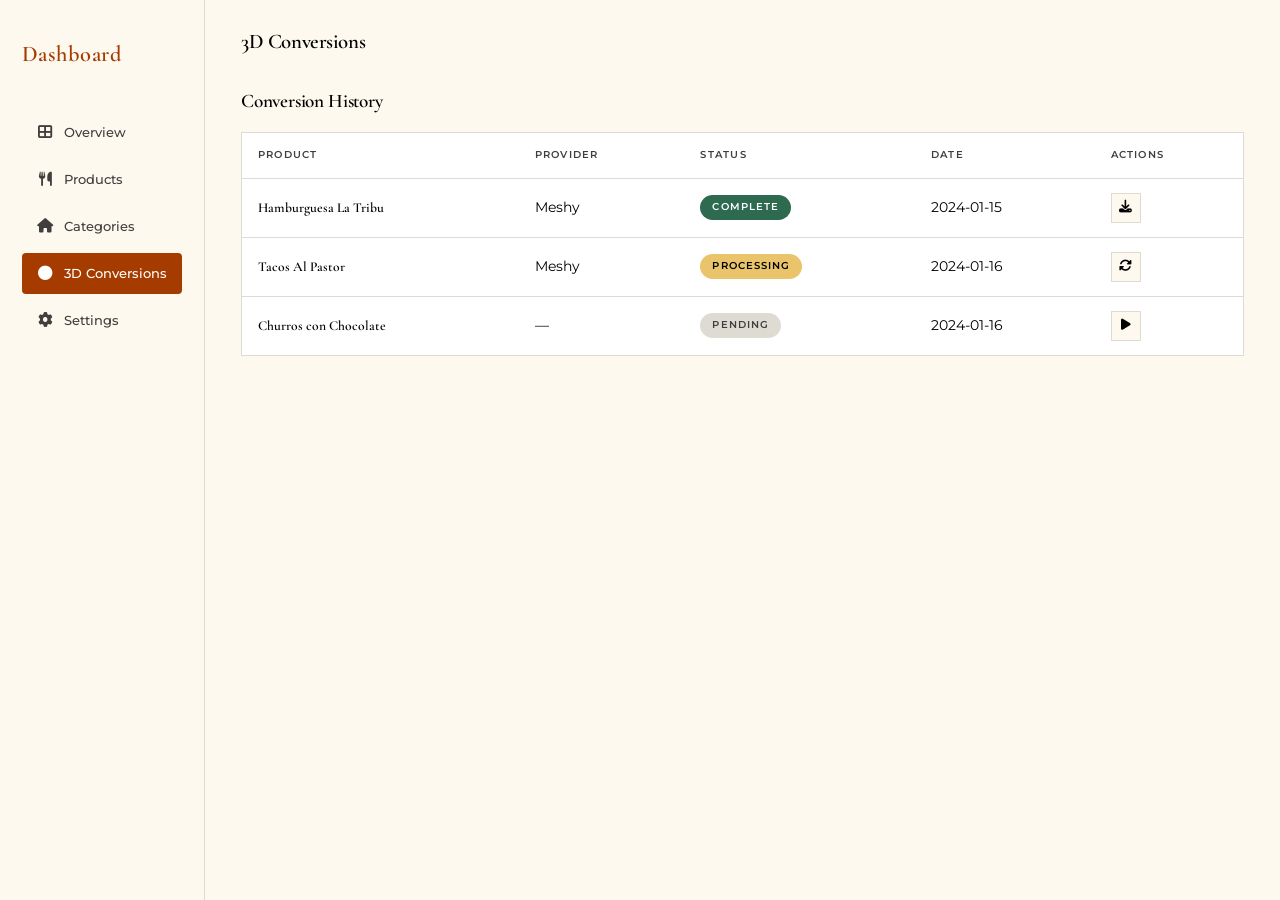
==== admin/conversions.html @ 10c558fe "First commit" ====
<!DOCTYPE html>
<html lang="es">
<head>
  <meta charset="UTF-8">
  <meta name="viewport" content="width=device-width, initial-scale=1.0">
  <title>3D Conversions — La Tribu Admin</title>
  <link rel="icon" href="data:image/svg+xml,<svg xmlns='http://www.w3.org/2000/svg' viewBox='0 0 100 100'><text y='.9em' font-size='90'>🍔</text></svg>">
  <link rel="stylesheet" href="../css/global.css">
  <link rel="stylesheet" href="../css/admin.css">
  <link rel="stylesheet" href="https://cdnjs.cloudflare.com/ajax/libs/font-awesome/6.5.1/css/all.min.css">
</head>
<body style="background: var(--crema);">
  <button class="admin-mobile-toggle" id="adminToggle" aria-label="Menu"><i class="fa-solid fa-bars"></i></button>
  <div class="admin-layout">
    <aside class="admin-sidebar" id="adminSidebar">
      <div class="admin-sidebar-title">Dashboard</div>
      <nav class="admin-nav">
        <a href="index.html" class="admin-nav-item"><i class="fa-solid fa-table-cells-large"></i> Overview</a>
        <a href="products.html" class="admin-nav-item"><i class="fa-solid fa-utensils"></i> Products</a>
        <a href="categories.html" class="admin-nav-item"><i class="fa-solid fa-house"></i> Categories</a>
        <a href="conversions.html" class="admin-nav-item active"><i class="fa-solid fa-circle"></i> 3D Conversions</a>
        <a href="settings.html" class="admin-nav-item"><i class="fa-solid fa-gear"></i> Settings</a>
      </nav>
    </aside>
    <main class="admin-main">
      <div class="admin-header">
        <h1 class="admin-header-title">3D Conversions</h1>
      </div>
      <div class="admin-table-header">
        <h2 class="admin-table-title">Conversion History</h2>
      </div>
      <table class="admin-table">
        <thead>
          <tr><th>Product</th><th>Provider</th><th>Status</th><th>Date</th><th>Actions</th></tr>
        </thead>
        <tbody>
          <tr><td class="admin-table-name">Hamburguesa La Tribu</td><td>Meshy</td><td><span class="badge badge-complete">Complete</span></td><td>2024-01-15</td><td><div class="admin-actions"><button class="admin-action-btn" title="Download"><i class="fa-solid fa-download"></i></button></div></td></tr>
          <tr><td class="admin-table-name">Tacos Al Pastor</td><td>Meshy</td><td><span class="badge badge-processing">Processing</span></td><td>2024-01-16</td><td><div class="admin-actions"><button class="admin-action-btn" title="Refresh"><i class="fa-solid fa-rotate"></i></button></div></td></tr>
          <tr><td class="admin-table-name">Churros con Chocolate</td><td>—</td><td><span class="badge badge-pending">Pending</span></td><td>2024-01-16</td><td><div class="admin-actions"><button class="admin-action-btn" title="Start"><i class="fa-solid fa-play"></i></button></div></td></tr>
        </tbody>
      </table>
    </main>
  </div>
  <script>
    var toggle = document.getElementById('adminToggle');
    var sidebar = document.getElementById('adminSidebar');
    if (toggle && sidebar) {
      toggle.addEventListener('click', function() { sidebar.classList.toggle('open'); });
    }
  </script>
</body>
</html>
---- css/global.css ----
/* ============================================
   LA TRIBU — Global Styles
   Editorial luxury restaurant aesthetic
   ============================================ */

@import url('https://fonts.googleapis.com/css2?family=Cormorant+Garamond:ital,wght@0,400;0,500;0,600;0,700;1,400;1,500;1,600&family=Montserrat:wght@300;400;500;600;700&display=swap');

/* --- CSS Variables --- */
:root {
  --crema: #FDF9EF;
  --crema-sec: #F7F3E9;
  --blanco: #FFFFFF;
  --negro: #000000;
  --texto-sec: #403F3D;
  --terracota: #A63B00;
  --terracota-osc: #A53B00;
  --dorado: #806600;
  --borde: #DEDCD2;
  --sidebar-bg: #DFDCD2;

  --font-serif: 'Cormorant Garamond', Georgia, 'Times New Roman', serif;
  --font-sans: 'Montserrat', 'Helvetica Neue', Arial, sans-serif;

  --space-xs: 8px;
  --space-sm: 14px;
  --space-md: 20px;
  --space-lg: 50px;
  --space-xl: 100px;
  --space-xxl: 160px;

  --header-h: 65px;
  --bottom-bar-h: 55px;
  --sidebar-w: 25%;
  --admin-sidebar-w: 205px;

  --transition-fast: 200ms ease;
  --transition-base: 350ms ease;
  --transition-slow: 600ms ease;
}

/* --- Reset --- */
*,
*::before,
*::after {
  margin: 0;
  padding: 0;
  box-sizing: border-box;
}

html {
  font-size: 16px;
  scroll-behavior: smooth;
  -webkit-text-size-adjust: 100%;
}

body {
  font-family: var(--font-sans);
  font-weight: 400;
  color: var(--negro);
  background-color: var(--crema);
  line-height: 1.6;
  -webkit-font-smoothing: antialiased;
  -moz-osx-font-smoothing: grayscale;
  overflow-x: hidden;
}

img {
  max-width: 100%;
  height: auto;
  display: block;
  border: 0;
}

a {
  color: inherit;
  text-decoration: none;
}

ul, ol {
  list-style: none;
}

button {
  border: none;
  background: none;
  cursor: pointer;
  font-family: inherit;
  color: inherit;
}

input, textarea, select {
  font-family: inherit;
  font-size: inherit;
  color: inherit;
  border: 1px solid var(--borde);
  background: var(--blanco);
  padding: 10px 14px;
  outline: none;
}

input:focus, textarea:focus, select:focus {
  border-color: var(--terracota);
}

/* --- Typography --- */
h1, h2, h3, h4, h5, h6 {
  font-family: var(--font-serif);
  font-weight: 600;
  line-height: 1.15;
}

h1 {
  font-size: clamp(2.4rem, 6vw, 4.5rem);
  letter-spacing: -0.02em;
}

h2 {
  font-size: clamp(1.8rem, 4vw, 3rem);
  letter-spacing: -0.01em;
}

h3 {
  font-size: clamp(1.4rem, 3vw, 2rem);
}

h4 {
  font-size: clamp(1.1rem, 2vw, 1.4rem);
}

p {
  font-size: 0.95rem;
  color: var(--texto-sec);
  line-height: 1.7;
}

.text-serif {
  font-family: var(--font-serif);
}

.text-sans {
  font-family: var(--font-sans);
}

.text-terracota {
  color: var(--terracota);
}

.text-dorado {
  color: var(--dorado);
}

.text-sec {
  color: var(--texto-sec);
}

.text-center {
  text-align: center;
}

.uppercase {
  text-transform: uppercase;
  letter-spacing: 0.15em;
}

/* --- Section Spacing --- */
.section {
  padding: 70px 20px;
}

.section-lg {
  padding: 100px 20px;
}

.section-xl {
  padding: 120px 20px;
}

/* --- Layout --- */
.container {
  width: 100%;
  max-width: 1200px;
  margin: 0 auto;
  padding: 0 20px;
}

/* --- Buttons --- */
.btn {
  display: inline-flex;
  align-items: center;
  justify-content: center;
  gap: 10px;
  padding: 14px 32px;
  font-family: var(--font-sans);
  font-size: 0.75rem;
  font-weight: 600;
  text-transform: uppercase;
  letter-spacing: 0.2em;
  border: 1px solid transparent;
  cursor: pointer;
  transition: all var(--transition-base);
  min-height: 48px;
  text-align: center;
}

.btn-primary {
  background: var(--terracota);
  color: var(--blanco);
  border-color: var(--terracota);
}

.btn-primary:hover {
  background: var(--terracota-osc);
}

.btn-outline {
  background: transparent;
  color: var(--terracota);
  border-color: var(--terracota);
}

.btn-outline:hover {
  background: var(--terracota);
  color: var(--blanco);
}

.btn-full {
  width: 100%;
}

.btn-lg {
  padding: 16px 40px;
  min-height: 56px;
  font-size: 0.8rem;
}

/* --- Tags / Badges --- */
.badge {
  display: inline-block;
  padding: 4px 12px;
  font-size: 0.65rem;
  font-weight: 600;
  text-transform: uppercase;
  letter-spacing: 0.1em;
  border-radius: 100px;
}

.badge-complete {
  background: #2d6a4f;
  color: #fff;
}

.badge-processing {
  background: #e9c46a;
  color: #000;
}

.badge-pending {
  background: var(--borde);
  color: var(--texto-sec);
}

.badge-error {
  background: #e63946;
  color: #fff;
}

/* --- Dividers --- */
.divider {
  width: 100%;
  height: 1px;
  background: var(--borde);
  border: none;
}

.divider-thin {
  height: 1px;
  background: var(--borde);
  opacity: 0.6;
}

/* --- Links --- */
.link-editorial {
  font-family: var(--font-serif);
  font-size: 1.1rem;
  letter-spacing: 0.08em;
  text-transform: uppercase;
  transition: color var(--transition-fast);
}

.link-editorial:hover {
  color: var(--dorado);
}

.link-editorial.active {
  color: var(--dorado);
  text-decoration: underline;
  text-underline-offset: 4px;
}

/* --- Visually Hidden (a11y) --- */
.sr-only {
  position: absolute;
  width: 1px;
  height: 1px;
  padding: 0;
  margin: -1px;
  overflow: hidden;
  clip: rect(0,0,0,0);
  white-space: nowrap;
  border: 0;
}

/* --- Scrollbar --- */
::-webkit-scrollbar {
  width: 6px;
}

::-webkit-scrollbar-track {
  background: var(--crema);
}

::-webkit-scrollbar-thumb {
  background: var(--borde);
  border-radius: 3px;
}

::-webkit-scrollbar-thumb:hover {
  background: var(--texto-sec);
}
---- css/admin.css ----
/* ============================================
   LA TRIBU — Admin Panel Styles
   ============================================ */

/* ---- Admin Layout ---- */
.admin-layout {
  display: flex;
  min-height: 100vh;
}

.admin-sidebar {
  width: var(--admin-sidebar-w);
  background: var(--crema);
  border-right: 1px solid var(--borde);
  padding: 36px 22px;
  position: fixed;
  top: 0;
  left: 0;
  height: 100vh;
  overflow-y: auto;
  z-index: 100;
}

.admin-sidebar-title {
  font-family: var(--font-serif);
  font-size: 1.4rem;
  font-weight: 600;
  color: var(--terracota);
  margin-bottom: 40px;
  letter-spacing: 0.02em;
}

.admin-nav {
  display: flex;
  flex-direction: column;
  gap: 6px;
}

.admin-nav-item {
  display: flex;
  align-items: center;
  gap: 10px;
  padding: 10px 14px;
  font-size: 0.82rem;
  font-weight: 500;
  color: var(--texto-sec);
  border-radius: 4px;
  transition: all var(--transition-fast);
  cursor: pointer;
}

.admin-nav-item:hover {
  background: var(--crema-sec);
  color: var(--negro);
}

.admin-nav-item.active {
  background: var(--terracota);
  color: var(--blanco);
}

.admin-nav-item i {
  width: 18px;
  text-align: center;
  font-size: 0.9rem;
}

.admin-main {
  flex: 1;
  margin-left: var(--admin-sidebar-w);
  padding: 30px 36px;
  background: var(--crema);
  min-height: 100vh;
}

/* ---- Admin Header ---- */
.admin-header {
  display: flex;
  align-items: center;
  justify-content: space-between;
  margin-bottom: 36px;
}

.admin-header-title {
  font-family: var(--font-serif);
  font-size: 1.3rem;
  font-weight: 600;
}

.admin-add-btn {
  background: var(--terracota);
  color: var(--blanco);
  padding: 10px 22px;
  font-size: 0.72rem;
  font-weight: 600;
  text-transform: uppercase;
  letter-spacing: 0.12em;
  border: none;
  border-radius: 3px;
  cursor: pointer;
  transition: background var(--transition-fast);
}

.admin-add-btn:hover {
  background: var(--terracota-osc);
}

/* ---- Admin Stats ---- */
.admin-stats {
  display: grid;
  grid-template-columns: repeat(3, 1fr);
  gap: 20px;
  margin-bottom: 40px;
}

.admin-stat-card {
  background: var(--blanco);
  border: 1px solid var(--borde);
  padding: 24px;
}

.admin-stat-label {
  font-size: 0.65rem;
  text-transform: uppercase;
  letter-spacing: 0.15em;
  color: var(--texto-sec);
  margin-bottom: 8px;
}

.admin-stat-value {
  font-family: var(--font-serif);
  font-size: 2rem;
  font-weight: 600;
}

.admin-stat-change {
  font-size: 0.7rem;
  margin-top: 4px;
}

.admin-stat-change.positive {
  color: #2d6a4f;
}

.admin-stat-change.neutral {
  color: var(--dorado);
}

/* ---- Admin Table ---- */
.admin-table-header {
  display: flex;
  align-items: center;
  justify-content: space-between;
  margin-bottom: 20px;
}

.admin-table-title {
  font-family: var(--font-serif);
  font-size: 1.2rem;
  font-weight: 600;
}

.admin-search {
  border: 1px solid var(--borde);
  padding: 8px 14px;
  font-size: 0.8rem;
  width: 220px;
  background: var(--blanco);
}

.admin-table {
  width: 100%;
  border-collapse: collapse;
  background: var(--blanco);
  border: 1px solid var(--borde);
}

.admin-table th {
  font-size: 0.65rem;
  text-transform: uppercase;
  letter-spacing: 0.12em;
  font-weight: 600;
  text-align: left;
  padding: 14px 16px;
  border-bottom: 1px solid var(--borde);
  color: var(--texto-sec);
}

.admin-table td {
  padding: 14px 16px;
  border-bottom: 1px solid var(--borde);
  font-size: 0.85rem;
  vertical-align: middle;
}

.admin-table tr:last-child td {
  border-bottom: none;
}

.admin-table-thumb {
  width: 40px;
  height: 40px;
  object-fit: cover;
  border: 1px solid var(--borde);
}

.admin-table-name {
  font-family: var(--font-serif);
  font-weight: 600;
  font-size: 0.9rem;
}

.admin-table-price {
  color: var(--terracota);
  font-weight: 600;
}

.admin-actions {
  display: flex;
  gap: 6px;
}

.admin-action-btn {
  width: 30px;
  height: 30px;
  display: flex;
  align-items: center;
  justify-content: center;
  border: 1px solid var(--borde);
  background: var(--crema);
  cursor: pointer;
  font-size: 0.8rem;
  transition: all var(--transition-fast);
}

.admin-action-btn:hover {
  background: var(--terracota);
  color: var(--blanco);
  border-color: var(--terracota);
}

.admin-action-btn.delete:hover {
  background: #e63946;
  border-color: #e63946;
}

/* ---- Admin Mobile Toggle ---- */
.admin-mobile-toggle {
  display: none;
  position: fixed;
  top: 12px;
  left: 12px;
  z-index: 200;
  background: var(--crema);
  border: 1px solid var(--borde);
  padding: 8px 12px;
  cursor: pointer;
  font-size: 1rem;
}

/* ---- Admin Responsive ---- */
@media (max-width: 1023px) {
  .admin-sidebar {
    transform: translateX(-100%);
    transition: transform var(--transition-base);
  }

  .admin-sidebar.open {
    transform: translateX(0);
  }

  .admin-main {
    margin-left: 0;
    padding: 70px 16px 30px;
  }

  .admin-mobile-toggle {
    display: flex;
    align-items: center;
    justify-content: center;
  }

  .admin-stats {
    grid-template-columns: 1fr;
  }

  .admin-table-header {
    flex-direction: column;
    gap: 12px;
    align-items: flex-start;
  }

  .admin-search {
    width: 100%;
  }

  .admin-table {
    display: block;
    overflow-x: auto;
  }

  .admin-header {
    flex-direction: column;
    gap: 14px;
    align-items: flex-start;
  }
}
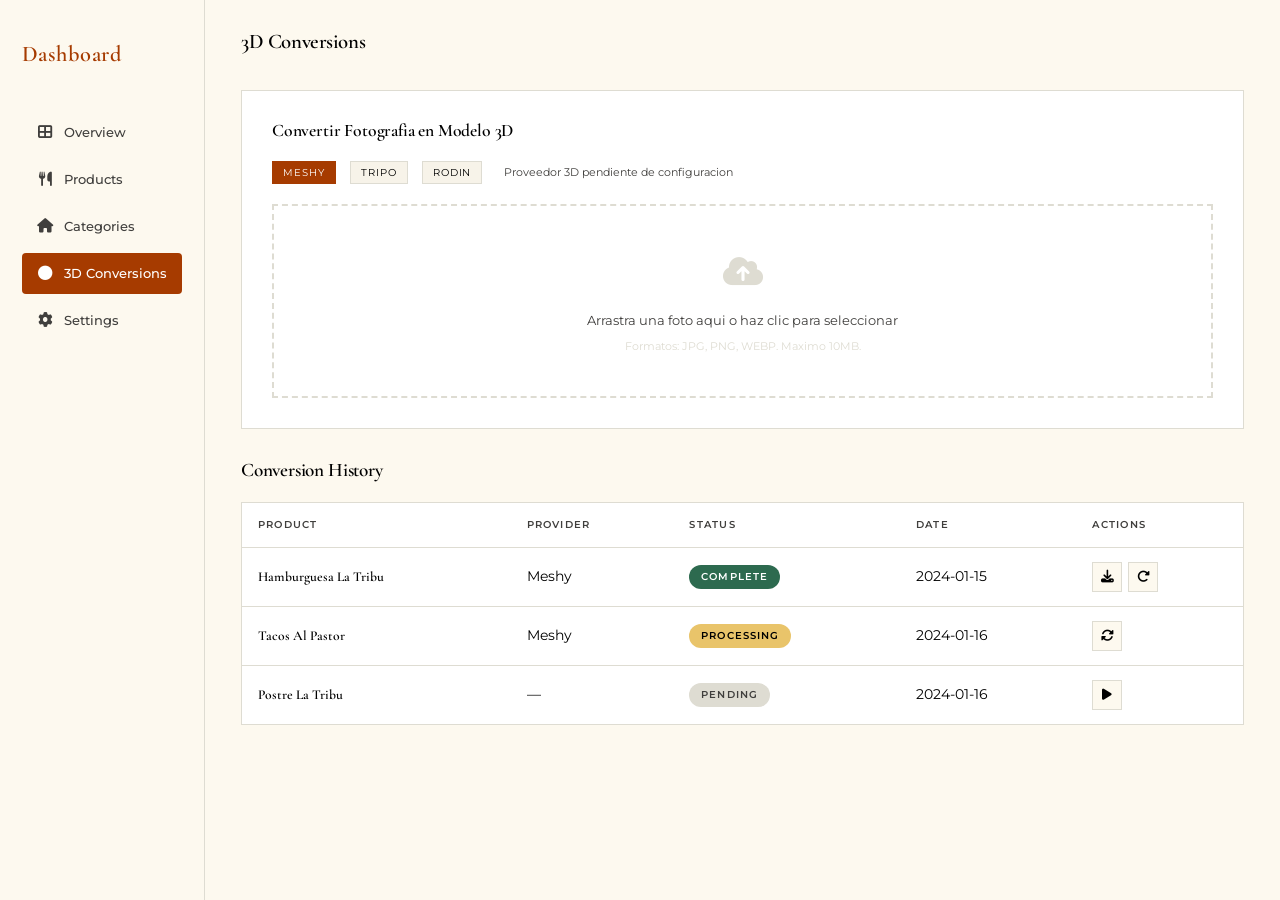
==== commit 50af5cb8: "3de" ====
--- a/admin/conversions.html
+++ b/admin/conversions.html
@@ -8,6 +8,58 @@
   <link rel="stylesheet" href="../css/global.css">
   <link rel="stylesheet" href="../css/admin.css">
   <link rel="stylesheet" href="https://cdnjs.cloudflare.com/ajax/libs/font-awesome/6.5.1/css/all.min.css">
+  <style>
+    /* ---- 3D Generation Panel ---- */
+    .gen-panel { background: var(--blanco); border: 1px solid var(--borde); padding: 30px; margin-bottom: 30px; }
+    .gen-panel-title { font-family: var(--font-serif); font-size: 1.1rem; font-weight: 600; margin-bottom: 20px; }
+
+    .gen-upload-zone {
+      border: 2px dashed var(--borde);
+      padding: 40px 20px;
+      text-align: center;
+      cursor: pointer;
+      transition: border-color var(--transition-fast);
+      position: relative;
+    }
+    .gen-upload-zone:hover, .gen-upload-zone.dragover { border-color: var(--terracota); }
+    .gen-upload-zone input[type="file"] {
+      position: absolute; inset: 0; opacity: 0; cursor: pointer;
+    }
+    .gen-upload-icon { font-size: 2rem; color: var(--borde); margin-bottom: 12px; }
+    .gen-upload-text { font-size: 0.8rem; color: var(--texto-sec); }
+    .gen-upload-hint { font-size: 0.7rem; color: var(--borde); margin-top: 6px; }
+
+    .gen-preview { display: none; margin-top: 20px; }
+    .gen-preview.visible { display: block; }
+    .gen-preview-img { max-width: 300px; max-height: 300px; object-fit: contain; border: 1px solid var(--borde); }
+
+    .gen-actions { display: flex; gap: 12px; margin-top: 20px; flex-wrap: wrap; }
+
+    .gen-progress { display: none; margin-top: 20px; }
+    .gen-progress.visible { display: block; }
+    .gen-progress-bar { height: 4px; background: var(--borde); overflow: hidden; margin-bottom: 10px; }
+    .gen-progress-fill { height: 100%; background: var(--terracota); width: 0; transition: width 0.3s ease; }
+    .gen-progress-text { font-size: 0.78rem; color: var(--texto-sec); }
+    .gen-progress-step { font-size: 0.7rem; color: var(--dorado); text-transform: uppercase; letter-spacing: 0.1em; margin-top: 4px; }
+
+    .gen-result { display: none; margin-top: 20px; padding: 20px; background: var(--crema-sec); border: 1px solid var(--borde); }
+    .gen-result.visible { display: block; }
+    .gen-result-icon { font-size: 1.4rem; color: #2d6a4f; margin-bottom: 8px; }
+    .gen-result-text { font-size: 0.85rem; color: var(--negro); margin-bottom: 16px; }
+    .gen-result-preview { display: flex; gap: 12px; margin-bottom: 16px; }
+    .gen-result-preview-item { flex: 1; text-align: center; }
+    .gen-result-preview-label { font-size: 0.65rem; text-transform: uppercase; letter-spacing: 0.1em; color: var(--texto-sec); margin-bottom: 6px; }
+
+    .gen-error { display: none; margin-top: 20px; padding: 20px; background: #fdf5f0; border: 1px solid var(--terracota); }
+    .gen-error.visible { display: block; }
+    .gen-error-icon { font-size: 1.4rem; color: var(--terracota); margin-bottom: 8px; }
+    .gen-error-text { font-size: 0.82rem; color: var(--terracota); margin-bottom: 16px; }
+
+    .provider-badge { display: inline-block; padding: 3px 10px; font-size: 0.6rem; text-transform: uppercase; letter-spacing: 0.1em; background: var(--crema-sec); border: 1px solid var(--borde); margin-right: 6px; }
+    .provider-badge.active { background: var(--terracota); color: var(--blanco); border-color: var(--terracota); }
+
+    .gen-provider-select { display: flex; gap: 8px; margin-bottom: 20px; flex-wrap: wrap; }
+  </style>
 </head>
 <body style="background: var(--crema);">
   <button class="admin-mobile-toggle" id="adminToggle" aria-label="Menu"><i class="fa-solid fa-bars"></i></button>
@@ -26,6 +78,84 @@
       <div class="admin-header">
         <h1 class="admin-header-title">3D Conversions</h1>
       </div>
+
+      <!-- ---- GENERATION PANEL ---- -->
+      <div class="gen-panel" id="genPanel">
+        <h2 class="gen-panel-title">Convertir Fotografia en Modelo 3D</h2>
+
+        <!-- Provider Selection -->
+        <div class="gen-provider-select" id="genProviders">
+          <span class="provider-badge active" data-provider="meshy">Meshy</span>
+          <span class="provider-badge" data-provider="tripo">Tripo</span>
+          <span class="provider-badge" data-provider="rodin">Rodin</span>
+          <span style="font-size:0.7rem;color:var(--texto-sec);align-self:center;margin-left:8px;">Proveedor 3D pendiente de configuracion</span>
+        </div>
+
+        <!-- Upload Zone -->
+        <div class="gen-upload-zone" id="genUploadZone">
+          <input type="file" id="genFileInput" accept="image/*">
+          <div class="gen-upload-icon"><i class="fa-solid fa-cloud-arrow-up"></i></div>
+          <p class="gen-upload-text">Arrastra una foto aqui o haz clic para seleccionar</p>
+          <p class="gen-upload-hint">Formatos: JPG, PNG, WEBP. Maximo 10MB.</p>
+        </div>
+
+        <!-- Preview -->
+        <div class="gen-preview" id="genPreview">
+          <img class="gen-preview-img" id="genPreviewImg" src="" alt="Preview">
+          <div class="gen-actions">
+            <button class="admin-add-btn" id="btnConvert" onclick="startGeneration()">
+              <i class="fa-solid fa-cube"></i> Convertir en Modelo 3D
+            </button>
+            <button class="admin-action-btn" onclick="clearUpload()" title="Clear" style="width:auto;height:auto;padding:8px 16px;">
+              <i class="fa-solid fa-xmark"></i> Cancelar
+            </button>
+          </div>
+        </div>
+
+        <!-- Progress -->
+        <div class="gen-progress" id="genProgress">
+          <div class="gen-progress-bar"><div class="gen-progress-fill" id="genProgressFill"></div></div>
+          <p class="gen-progress-text" id="genProgressText">Iniciando generacion...</p>
+          <p class="gen-progress-step" id="genProgressStep">PENDIENTE</p>
+        </div>
+
+        <!-- Result -->
+        <div class="gen-result" id="genResult">
+          <div class="gen-result-icon"><i class="fa-solid fa-circle-check"></i></div>
+          <p class="gen-result-text">Modelo 3D generado correctamente.</p>
+          <div class="gen-result-preview">
+            <div class="gen-result-preview-item">
+              <p class="gen-result-preview-label">GLB</p>
+              <span style="font-size:0.8rem;color:#2d6a4f;"><i class="fa-solid fa-check"></i> Disponible</span>
+            </div>
+            <div class="gen-result-preview-item">
+              <p class="gen-result-preview-label">USDZ</p>
+              <span style="font-size:0.8rem;" id="genResultUsdz">—</span>
+            </div>
+          </div>
+          <div class="gen-actions">
+            <button class="admin-add-btn" onclick="saveModel()" style="background:#2d6a4f;">
+              <i class="fa-solid fa-floppy-disk"></i> Guardar Modelo
+            </button>
+            <button class="admin-action-btn" onclick="previewModel()" title="Preview" style="width:auto;height:auto;padding:8px 16px;">
+              <i class="fa-solid fa-eye"></i> Ver Modelo 3D
+            </button>
+          </div>
+        </div>
+
+        <!-- Error -->
+        <div class="gen-error" id="genError">
+          <div class="gen-error-icon"><i class="fa-solid fa-triangle-exclamation"></i></div>
+          <p class="gen-error-text" id="genErrorText">Hubo un problema al generar el modelo.</p>
+          <div class="gen-actions">
+            <button class="admin-add-btn" onclick="retryGeneration()">
+              <i class="fa-solid fa-rotate-right"></i> Reintentar
+            </button>
+          </div>
+        </div>
+      </div>
+
+      <!-- ---- HISTORY TABLE ---- -->
       <div class="admin-table-header">
         <h2 class="admin-table-title">Conversion History</h2>
       </div>
@@ -33,19 +163,147 @@
         <thead>
           <tr><th>Product</th><th>Provider</th><th>Status</th><th>Date</th><th>Actions</th></tr>
         </thead>
-        <tbody>
-          <tr><td class="admin-table-name">Hamburguesa La Tribu</td><td>Meshy</td><td><span class="badge badge-complete">Complete</span></td><td>2024-01-15</td><td><div class="admin-actions"><button class="admin-action-btn" title="Download"><i class="fa-solid fa-download"></i></button></div></td></tr>
-          <tr><td class="admin-table-name">Tacos Al Pastor</td><td>Meshy</td><td><span class="badge badge-processing">Processing</span></td><td>2024-01-16</td><td><div class="admin-actions"><button class="admin-action-btn" title="Refresh"><i class="fa-solid fa-rotate"></i></button></div></td></tr>
-          <tr><td class="admin-table-name">Churros con Chocolate</td><td>—</td><td><span class="badge badge-pending">Pending</span></td><td>2024-01-16</td><td><div class="admin-actions"><button class="admin-action-btn" title="Start"><i class="fa-solid fa-play"></i></button></div></td></tr>
+        <tbody id="genHistoryBody">
+          <tr>
+            <td class="admin-table-name">Hamburguesa La Tribu</td>
+            <td>Meshy</td>
+            <td><span class="badge badge-complete">Complete</span></td>
+            <td>2024-01-15</td>
+            <td><div class="admin-actions">
+              <button class="admin-action-btn" title="Download"><i class="fa-solid fa-download"></i></button>
+              <button class="admin-action-btn" title="Regenerate"><i class="fa-solid fa-rotate-right"></i></button>
+            </div></td>
+          </tr>
+          <tr>
+            <td class="admin-table-name">Tacos Al Pastor</td>
+            <td>Meshy</td>
+            <td><span class="badge badge-processing">Processing</span></td>
+            <td>2024-01-16</td>
+            <td><div class="admin-actions">
+              <button class="admin-action-btn" title="Refresh"><i class="fa-solid fa-rotate"></i></button>
+            </div></td>
+          </tr>
+          <tr>
+            <td class="admin-table-name">Postre La Tribu</td>
+            <td>—</td>
+            <td><span class="badge badge-pending">Pending</span></td>
+            <td>2024-01-16</td>
+            <td><div class="admin-actions">
+              <button class="admin-action-btn" title="Start"><i class="fa-solid fa-play"></i></button>
+            </div></td>
+          </tr>
         </tbody>
       </table>
     </main>
   </div>
+
   <script>
     var toggle = document.getElementById('adminToggle');
     var sidebar = document.getElementById('adminSidebar');
     if (toggle && sidebar) {
       toggle.addEventListener('click', function() { sidebar.classList.toggle('open'); });
+      document.addEventListener('click', function(e) {
+        if (!sidebar.contains(e.target) && e.target !== toggle) sidebar.classList.remove('open');
+      });
+    }
+
+    var uploadedFile = null;
+    var currentModelId = null;
+
+    // Upload zone
+    var uploadZone = document.getElementById('genUploadZone');
+    var fileInput = document.getElementById('genFileInput');
+
+    uploadZone.addEventListener('dragover', function(e) { e.preventDefault(); uploadZone.classList.add('dragover'); });
+    uploadZone.addEventListener('dragleave', function() { uploadZone.classList.remove('dragover'); });
+    uploadZone.addEventListener('drop', function(e) {
+      e.preventDefault();
+      uploadZone.classList.remove('dragover');
+      if (e.dataTransfer.files.length) handleFile(e.dataTransfer.files[0]);
+    });
+    fileInput.addEventListener('change', function() {
+      if (fileInput.files.length) handleFile(fileInput.files[0]);
+    });
+
+    function handleFile(file) {
+      if (!file.type.startsWith('image/')) { alert('Please select an image file.'); return; }
+      if (file.size > 10 * 1024 * 1024) { alert('File too large. Max 10MB.'); return; }
+
+      uploadedFile = file;
+      var reader = new FileReader();
+      reader.onload = function(e) {
+        document.getElementById('genPreviewImg').src = e.target.result;
+        document.getElementById('genPreview').classList.add('visible');
+        uploadZone.style.display = 'none';
+      };
+      reader.readAsDataURL(file);
+    }
+
+    function clearUpload() {
+      uploadedFile = null;
+      currentModelId = null;
+      document.getElementById('genPreview').classList.remove('visible');
+      document.getElementById('genProgress').classList.remove('visible');
+      document.getElementById('genResult').classList.remove('visible');
+      document.getElementById('genError').classList.remove('visible');
+      uploadZone.style.display = '';
+      fileInput.value = '';
+    }
+
+    function startGeneration() {
+      if (!uploadedFile) return;
+
+      // Show progress
+      document.getElementById('genPreview').classList.remove('visible');
+      document.getElementById('genProgress').classList.add('visible');
+      document.getElementById('genError').classList.remove('visible');
+
+      updateProgress(10, 'PENDIENTE', 'Preparando imagen...');
+
+      // Simulate the generation states
+      setTimeout(function() { updateProgress(30, 'PROCESANDO', 'Generando geometria...'); }, 1500);
+      setTimeout(function() { updateProgress(60, 'PROCESANDO', 'Generando modelo 3D...'); }, 3500);
+      setTimeout(function() { updateProgress(85, 'OPTIMIZANDO', 'Optimizando texturas...'); }, 6000);
+
+      // After 8s, show result (or would call the real API)
+      setTimeout(function() {
+        // In production, this would be: Model3dService.generate(productId, imageUrl)
+        // .then(function(result) { currentModelId = result.id; pollStatus(result.id); })
+        // .catch(function(err) { showError(err.message); });
+
+        // Show "provider not configured" message since no API key is set
+        document.getElementById('genProgress').classList.remove('visible');
+        showResult();
+      }, 8500);
+    }
+
+    function updateProgress(percent, step, text) {
+      document.getElementById('genProgressFill').style.width = percent + '%';
+      document.getElementById('genProgressStep').textContent = step;
+      document.getElementById('genProgressText').textContent = text;
+    }
+
+    function showResult() {
+      document.getElementById('genResult').classList.add('visible');
+    }
+
+    function showError(msg) {
+      document.getElementById('genProgress').classList.remove('visible');
+      document.getElementById('genErrorText').textContent = msg || 'Hubo un problema al generar el modelo.';
+      document.getElementById('genError').classList.add('visible');
+    }
+
+    function retryGeneration() {
+      document.getElementById('genError').classList.remove('visible');
+      document.getElementById('genPreview').classList.add('visible');
+    }
+
+    function saveModel() {
+      alert('Model saved. In production, this calls PUT /api/products/:id to associate the model.');
+    }
+
+    function previewModel() {
+      alert('In production, this opens a model-viewer preview of the generated GLB.');
     }
   </script>
 </body>
